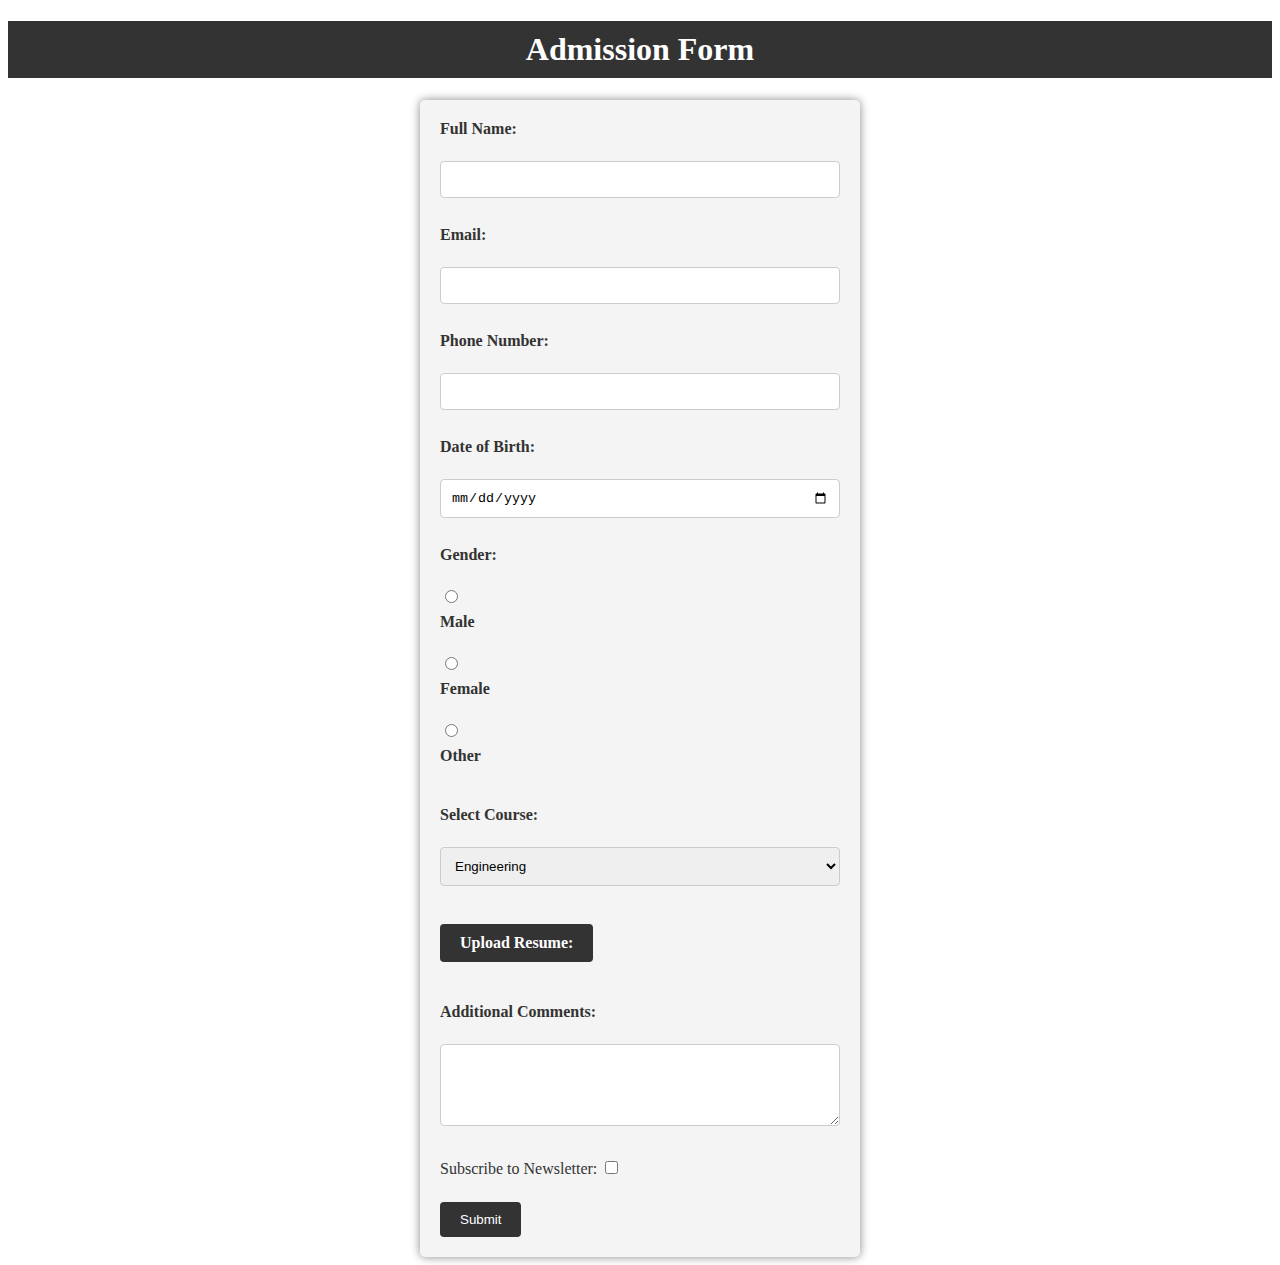
==== index.html @ 770cf25d "Add files via upload" ====
<!DOCTYPE html>
<html lang="en">
<head>
    <meta charset="UTF-8">
    <meta name="viewport" content="width=device-width, initial-scale=1.0">
    <title>Admission Form</title>

    <body>
        <h1>Admission Form</h1>
        <form action="/submit" method="post">
         
    <form action="/submit" method="post">
        <label for="name">Full Name:</label><br>
        <input type="text" id="name" name="name" required><br><br>
        <label for="email">Email:</label><br>
        <input type="email" id="email" name="email" required><br><br>
        <label for="phone">Phone Number:</label><br>
        <input type="tel" id="phone" name="phone" required><br><br>
        
        <label for="dob">Date of Birth:</label><br>
        <input type="date" id="dob" name="dob" required><br><br>
        <label for="gender">Gender:</label><br>
        <input type="radio" id="male" name="gender" value="male">
        <label for="male">Male</label><br>
        <input type="radio" id="female" name="gender" value="female">
        <label for="female">Female</label><br>
        <input type="radio" id="other" name="gender" value="other">
        <label for="other">Other</label><br><br>
        
        <label for="course">Select Course:</label><br>
        <select id="course" name="course">
        <option value="engineering">Engineering</option>
        <option value="business">Business</option>
        <option value="medicine">Medicine</option>
        <option value="arts">Arts</option>
        </select><br><br>
        <label for="resume">Upload Resume:</label><br>
        <input type="file" id="resume" name="resume"><br><br>
        
        <label for="comments">Additional Comments:</label><br>
        <textarea id="comments" name="comments" rows="4"
        cols="50"></textarea><br><br>
        <label for="subscribe">Subscribe to Newsletter:</label>
        <input type="checkbox" id="subscribe" name="subscribe"
        value="yes"><br><br>
        <button type="submit" name="submit" id="submitButton">Submit</button>
        </form>
        
    </body>


    <style>
        /* CSS code goes hereee */
    
        form {
            max-width: 400px;
            margin: 0 auto;
            padding: 20px;
            background-color: #f4f4f4;
            border-radius: 5px;
            box-shadow: 0px 0px 10px 0px #888;
        }

        /* Style the h1 element with a background colorrr */
        body h1 {
            background-color: #333;
            color: #fff;
            padding: 10px;
            text-align: center;
        }

        /* Style the form header */
        h1 {
            text-align: center;
            color: #333;
        }

        /* Style labels and form fields */
        label {
            display: block;
            margin-bottom: 5px;
            font-weight: bold;
            color: #333;
        }

        input[type="text"],
        input[type="email"],
        input[type="tel"],
        input[type="date"],
        select,
        textarea {
            width: 100%;
            padding: 10px;
            margin-bottom: 10px;
            border: 1px solid #ccc;
            border-radius: 4px;
            box-sizing: border-box;
        }

        /* Style radio buttons and checkboxes */
        input[type="radio"],
        input[type="checkbox"] {
            margin-right: 5px;
            margin-bottom: 10px;
        }

        /* Style the submit button */
        button[type="submit"] {
            background-color: #333;
            color: #fff;
            border: none;
            padding: 10px 20px;
            border-radius: 4px;
            cursor: pointer;
        }

        /* Add some spacing between form elements */
        br {
            margin: 5px 0;
        }

        /* Style the file input field */
        input[type="file"] {
            display: none;
        }

        /* Style the file upload button */
        label[for="resume"] {
            background-color: #333;
            color: #fff;
            padding: 10px 20px;
            border-radius: 4px;
            cursor: pointer;
            display: inline-block;
            margin-top: 10px;
            text-align: center;
        }

        /* Style the selected file name */
        #resume::after {
            content: "No file selected";
            display: block;
            margin-top: 5px;
            color: #888;
        }

        /* Style the selected file name when a file is chosen */
        #resume[type="file"]:valid::after {
            content: attr(data-file-name);
            color: #333;
        }

        /* Style the checkbox label */
        label[for="subscribe"] {
            display: inline;
            font-weight: normal;
        }

        /* Responsive design for smaller screens */
        @media (max-width: 768px) {
            form {
                max-width: 100%;
            }
        }
    </style>
</head>

</html>
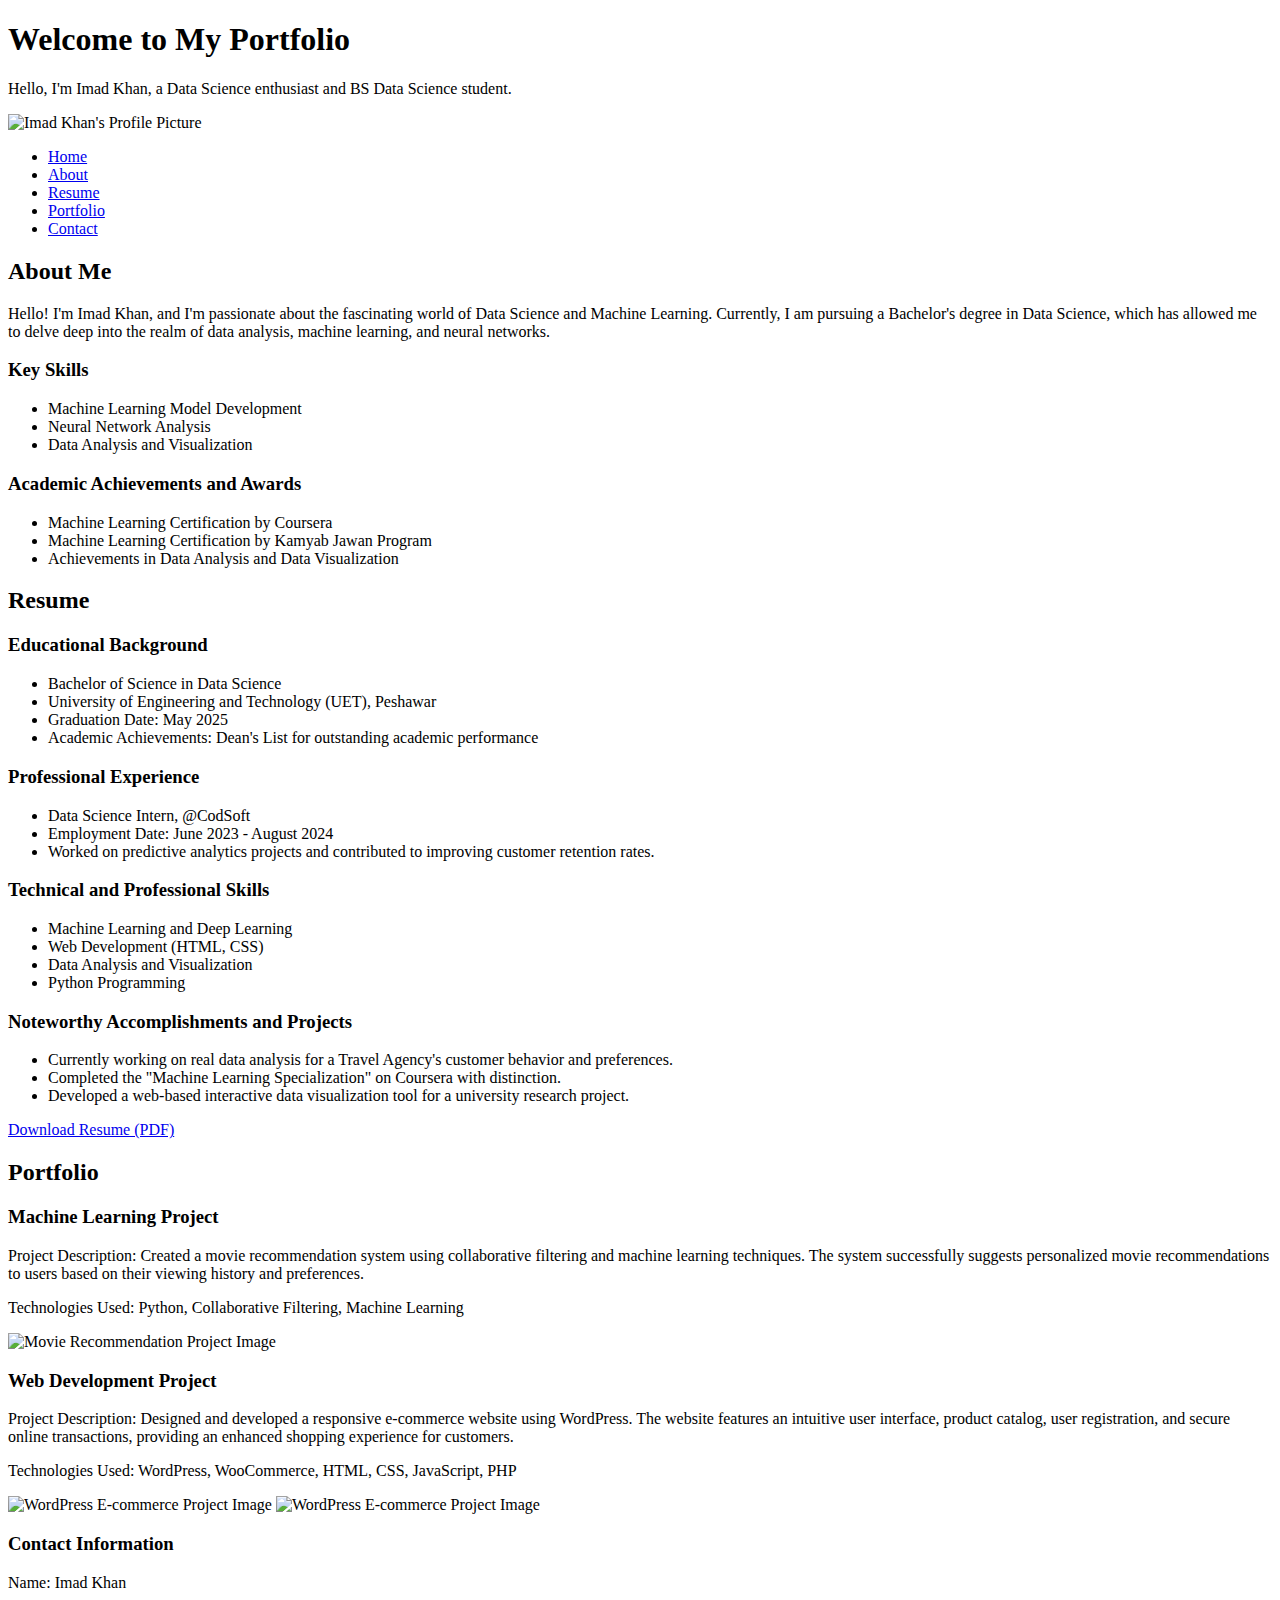
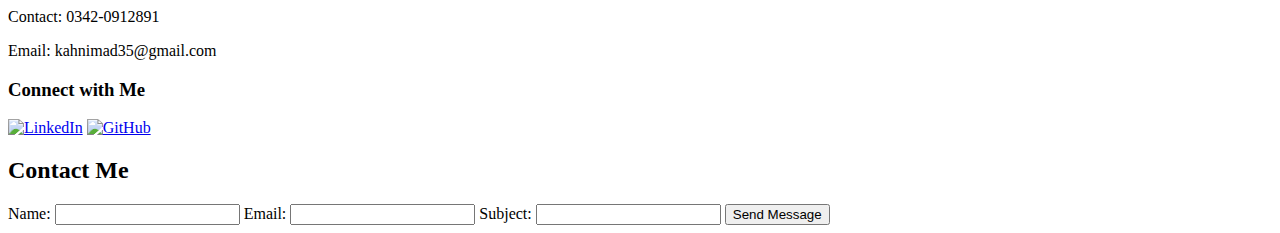
==== commit 56e67a77: "Add files via upload" ====
--- a/index.html
+++ b/index.html
@@ -3,166 +3,161 @@
 <head>
     <meta charset="UTF-8">
     <meta name="viewport" content="width=device-width, initial-scale=1.0">
-    <title>Admission Form</title>
+    <title>Your Name - Portfolio</title>
+    <!-- Add any CSS or external stylesheets here if needed -->
+</head>
+<body>
+    <header>
+        <!-- <nav>
+            <ul>
+                <li><a href="#home">Home</a></li>
+                <li><a href="#about">About</a></li>
+                <li><a href="#resume">Resume</a></li>
+                <li><a href="#portfolio">Portfolio</a></li>
+                <li><a href="#contact">Contact</a></li>
+            </ul>
+        </nav> -->
+    </header>
 
-    <body>
-        <h1>Admission Form</h1>
-        <form action="/submit" method="post">
-         
-    <form action="/submit" method="post">
-        <label for="name">Full Name:</label><br>
-        <input type="text" id="name" name="name" required><br><br>
-        <label for="email">Email:</label><br>
-        <input type="email" id="email" name="email" required><br><br>
-        <label for="phone">Phone Number:</label><br>
-        <input type="tel" id="phone" name="phone" required><br><br>
+    <section id="home">
+        <h1>Welcome to My Portfolio</h1>
+        <p>Hello, I'm Imad Khan, a Data Science enthusiast and BS Data Science student.</p>
+        <img src="Imad .jpg" alt="Imad Khan's Profile Picture" width="300" height="300">
+        <nav>
+
+            
+            <ul>
+                <li><a href="#home">Home</a></li>
+                <li><a href="#about">About</a></li>
+                <li><a href="#resume">Resume</a></li>
+                <li><a href="#portfolio">Portfolio</a></li>
+                <li><a href="#contact">Contact</a></li>
+            </ul>
+        </nav>
+    </section>
+
+    <section id="about">
+        <h2>About Me</h2>
+        <p>Hello! I'm Imad Khan, and I'm passionate about the fascinating world of Data Science and Machine Learning. Currently, I am pursuing a Bachelor's degree in Data Science, which has allowed me to delve deep into the realm of data analysis, machine learning, and neural networks.</p>
         
-        <label for="dob">Date of Birth:</label><br>
-        <input type="date" id="dob" name="dob" required><br><br>
-        <label for="gender">Gender:</label><br>
-        <input type="radio" id="male" name="gender" value="male">
-        <label for="male">Male</label><br>
-        <input type="radio" id="female" name="gender" value="female">
-        <label for="female">Female</label><br>
-        <input type="radio" id="other" name="gender" value="other">
-        <label for="other">Other</label><br><br>
+        <h3>Key Skills</h3>
+        <ul>
+            <li>Machine Learning Model Development</li>
+            <li>Neural Network Analysis</li>
+            <li>Data Analysis and Visualization</li>
+            <!-- Add more skills as needed -->
+        </ul>
+    
+        <h3>Academic Achievements and Awards</h3>
+        <ul>
+            <li>Machine Learning Certification by Coursera</li>
+            <li>Machine Learning Certification by Kamyab Jawan Program </li>
+            <li>Achievements in Data Analysis and Data Visualization</li>
+            
+        </ul>
+    </section>
+    
+    <section id="resume">
+        <h2>Resume</h2>
         
-        <label for="course">Select Course:</label><br>
-        <select id="course" name="course">
-        <option value="engineering">Engineering</option>
-        <option value="business">Business</option>
-        <option value="medicine">Medicine</option>
-        <option value="arts">Arts</option>
-        </select><br><br>
-        <label for="resume">Upload Resume:</label><br>
-        <input type="file" id="resume" name="resume"><br><br>
+        <h3>Educational Background</h3>
+        <ul>
+            <li>Bachelor of Science in Data Science</li>
+            <li>University of Engineering and Technology (UET), Peshawar</li>
+            <li>Graduation Date: May 2025</li>
+            <li>Academic Achievements: Dean's List for outstanding academic performance</li>
+        </ul>
+    
+        <h3>Professional Experience</h3>
+        <ul>
+            <li>Data Science Intern, @CodSoft</li>
+            <li>Employment Date: June 2023 - August 2024</li>
+            <li>Worked on predictive analytics projects and contributed to improving customer retention rates.</li>
+        </ul>
+    
+        <h3>Technical and Professional Skills</h3>
+        <ul>
+            <li>Machine Learning and Deep Learning</li>
+            <li>Web Development (HTML, CSS)</li>
+            <li>Data Analysis and Visualization</li>
+            <li>Python Programming</li>
+        </ul>
+    
+        <h3>Noteworthy Accomplishments and Projects</h3>
+        <ul>
+            <li>Currently working on real data analysis for a Travel Agency's customer behavior and preferences.</li>
+            <li>Completed the "Machine Learning Specialization" on Coursera with distinction.</li>
+            <li>Developed a web-based interactive data visualization tool for a university research project.</li>
+        </ul>
+    
         
-        <label for="comments">Additional Comments:</label><br>
-        <textarea id="comments" name="comments" rows="4"
-        cols="50"></textarea><br><br>
-        <label for="subscribe">Subscribe to Newsletter:</label>
-        <input type="checkbox" id="subscribe" name="subscribe"
-        value="yes"><br><br>
-        <button type="submit" name="submit" id="submitButton">Submit</button>
-        </form>
-        
-    </body>
+        <p><a href="Resume.txt" download>Download Resume (PDF)</a></p>
+    </section>
+    
+
+   <section id="portfolio">
+    <h2>Portfolio</h2>
+
+    <div class="project">
+        <h3>Machine Learning Project</h3>
+        <p>Project Description: Created a movie recommendation system using collaborative filtering and machine learning techniques. The system successfully suggests personalized movie recommendations to users based on their viewing history and preferences.</p>
+        <p>Technologies Used: Python, Collaborative Filtering, Machine Learning</p>
+        <!-- <img src="Screenshot 2023-10-06 052636.png" alt="Movie Recommendation Project Image" > -->
+        <img src="movie_recommender_system.jpg" alt="Movie Recommendation Project Image" width="900" height="400>
+        </div>
+    
+
+    <div class="project">
+        <h3>Web Development Project</h3>
+        <p>Project Description: Designed and developed a responsive e-commerce website using WordPress. The website features an intuitive user interface, product catalog, user registration, and secure online transactions, providing an enhanced shopping experience for customers.</p>
+        <p>Technologies Used: WordPress, WooCommerce, HTML, CSS, JavaScript, PHP</p>
+        <img src="Screenshot 2023-10-06 051857.png" alt="WordPress E-commerce Project Image">
+        <img src="Screenshot 2023-10-06 052154.png" alt="WordPress E-commerce Project Image" >
+    </div>
+    
 
 
-    <style>
-        /* CSS code goes hereee */
+</section>
+
+    <!-- Contact Information -->
+    <div class="contact-info">
+        <h3>Contact Information</h3>
+        <p>Name: Imad Khan</p>
+        <p>Contact: 0342-0912891</p>
+        <p>Email: kahnimad35@gmail.com</p>
+    </div>
+
+    <!-- Social Media Links -->
+    <div class="social-media">
+        <h3>Connect with Me</h3>
+        <a href="https://www.linkedin.com/in/imad-khan-091478236/" target="_blank"><img src="l.png" alt="LinkedIn" style="width: 32px; height: 32px;"></a>
+        <a href="https://github.com/Imadkhan12/desktop-tutorial" target="_blank"><img src="g.png" alt="GitHub" style="width: 32px; height: 32px;"></a>
+       
+    </div>
+
+    <section id="contact">
+        <h2>Contact Me</h2>
     
-        form {
-            max-width: 400px;
-            margin: 0 auto;
-            padding: 20px;
-            background-color: #f4f4f4;
-            border-radius: 5px;
-            box-shadow: 0px 0px 10px 0px #888;
-        }
+        <!-- Contact Form -->
+        <form action="#" method="post">
+            <label for="name">Name:</label>
+            <input type="text" id="name" name="name" required>
+    
+            <label for="email">Email:</label>
+            <input type="email" id="email" name="email" required>
+    
+            <label for="subject">Subject:</label>
+            <input type="text" id="subject" name="subject" required>
+    
+            <!-- <label for="message">Message:</label>
+            <textarea id="message" name="message" rows="2" required></textarea> -->
+    
+            <button type="submit">Send Message</button>
+        </form>
+    
 
-        /* Style the h1 element with a background colorrr */
-        body h1 {
-            background-color: #333;
-            color: #fff;
-            padding: 10px;
-            text-align: center;
-        }
+</section>
 
-        /* Style the form header */
-        h1 {
-            text-align: center;
-            color: #333;
-        }
-
-        /* Style labels and form fields */
-        label {
-            display: block;
-            margin-bottom: 5px;
-            font-weight: bold;
-            color: #333;
-        }
-
-        input[type="text"],
-        input[type="email"],
-        input[type="tel"],
-        input[type="date"],
-        select,
-        textarea {
-            width: 100%;
-            padding: 10px;
-            margin-bottom: 10px;
-            border: 1px solid #ccc;
-            border-radius: 4px;
-            box-sizing: border-box;
-        }
-
-        /* Style radio buttons and checkboxes */
-        input[type="radio"],
-        input[type="checkbox"] {
-            margin-right: 5px;
-            margin-bottom: 10px;
-        }
-
-        /* Style the submit button */
-        button[type="submit"] {
-            background-color: #333;
-            color: #fff;
-            border: none;
-            padding: 10px 20px;
-            border-radius: 4px;
-            cursor: pointer;
-        }
-
-        /* Add some spacing between form elements */
-        br {
-            margin: 5px 0;
-        }
-
-        /* Style the file input field */
-        input[type="file"] {
-            display: none;
-        }
-
-        /* Style the file upload button */
-        label[for="resume"] {
-            background-color: #333;
-            color: #fff;
-            padding: 10px 20px;
-            border-radius: 4px;
-            cursor: pointer;
-            display: inline-block;
-            margin-top: 10px;
-            text-align: center;
-        }
-
-        /* Style the selected file name */
-        #resume::after {
-            content: "No file selected";
-            display: block;
-            margin-top: 5px;
-            color: #888;
-        }
-
-        /* Style the selected file name when a file is chosen */
-        #resume[type="file"]:valid::after {
-            content: attr(data-file-name);
-            color: #333;
-        }
-
-        /* Style the checkbox label */
-        label[for="subscribe"] {
-            display: inline;
-            font-weight: normal;
-        }
-
-        /* Responsive design for smaller screens */
-        @media (max-width: 768px) {
-            form {
-                max-width: 100%;
-            }
-        }
-    </style>
-</head>
-
+    <!-- Add any JavaScript scripts or links to external scripts here if needed -->
+</body>
 </html>
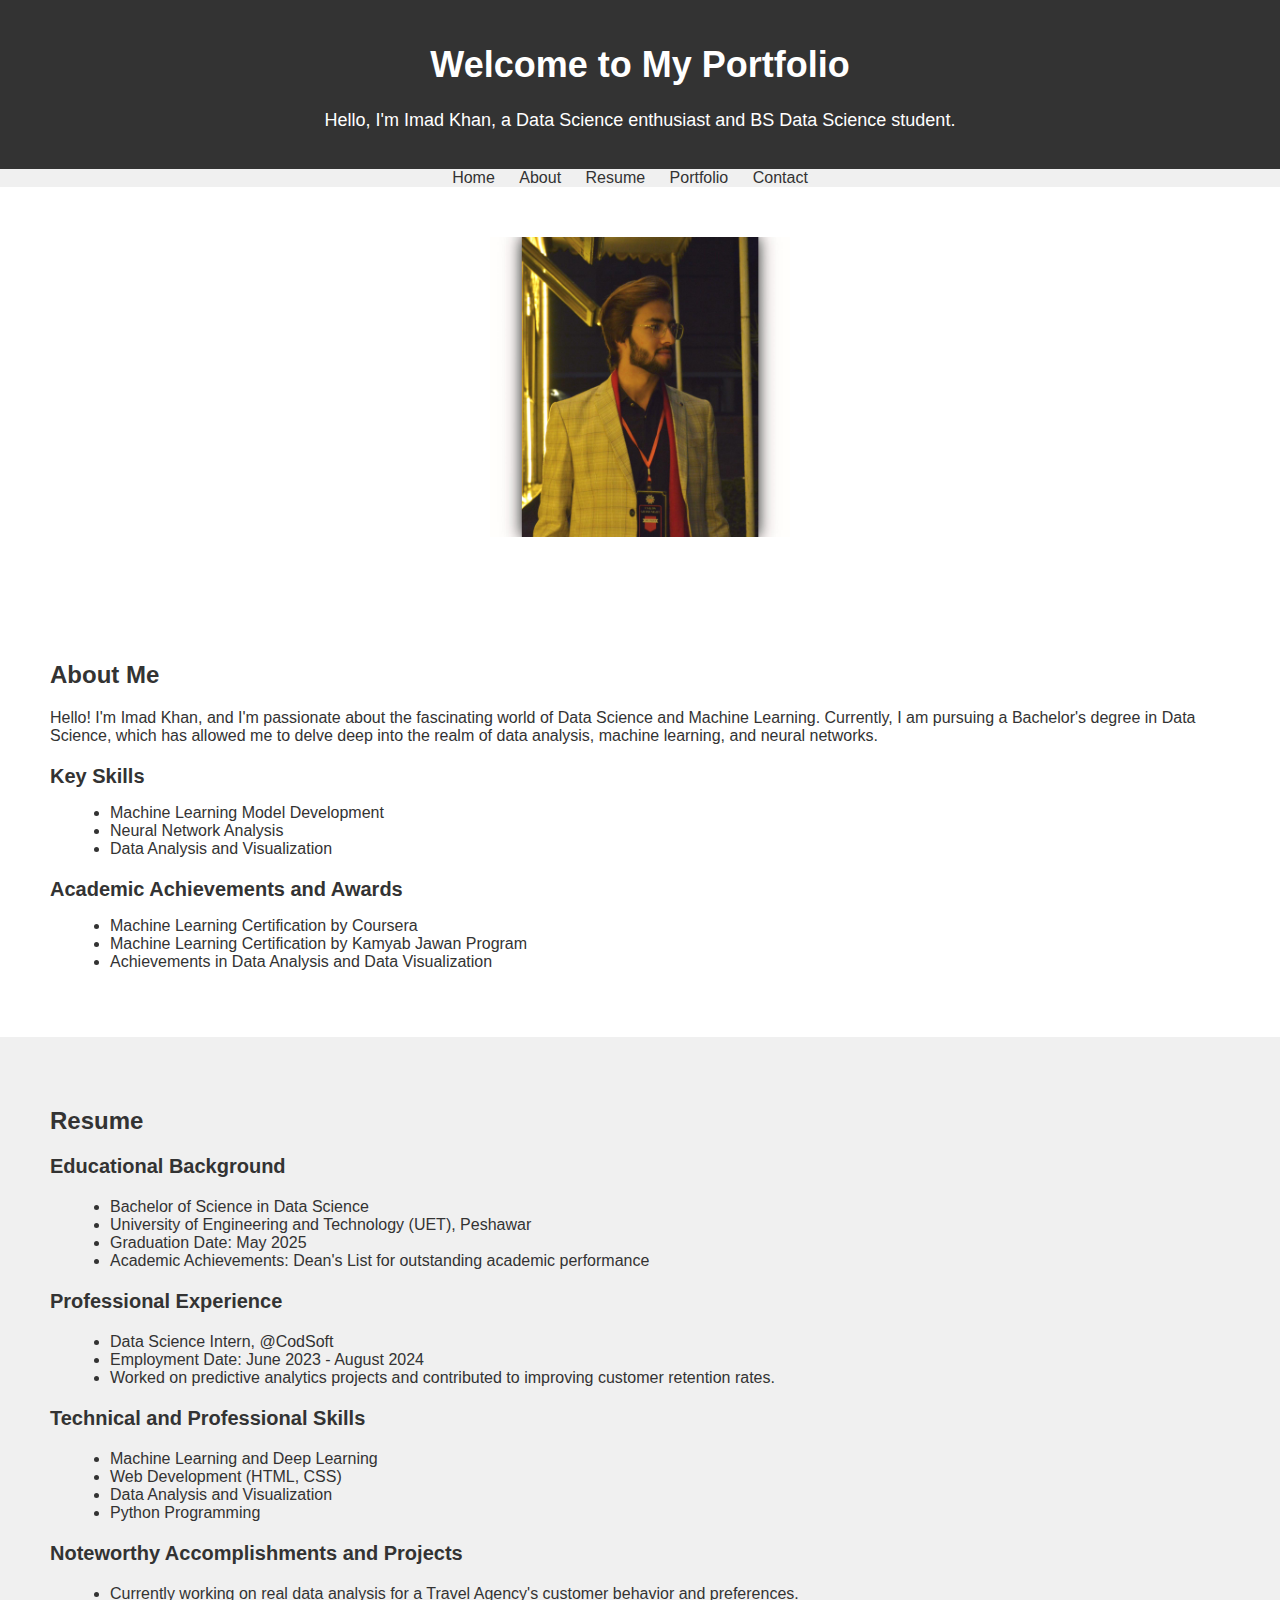
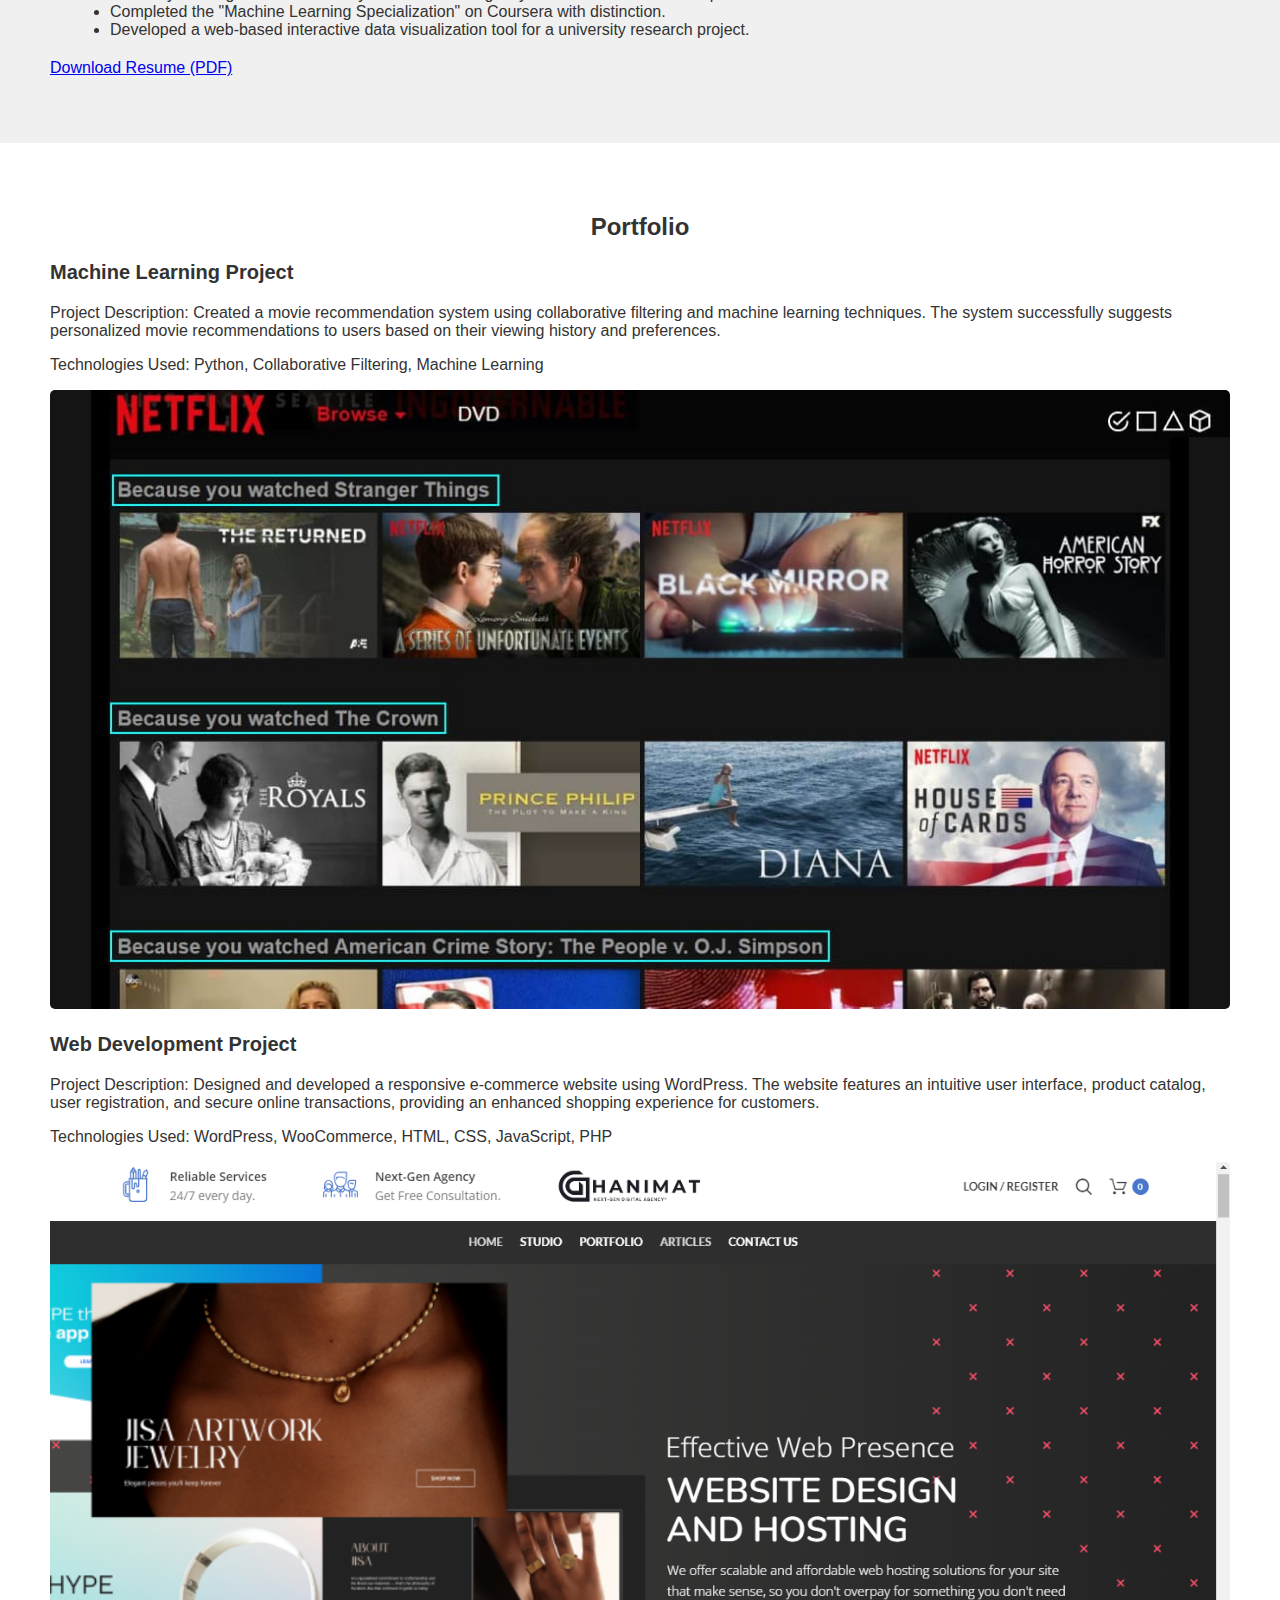
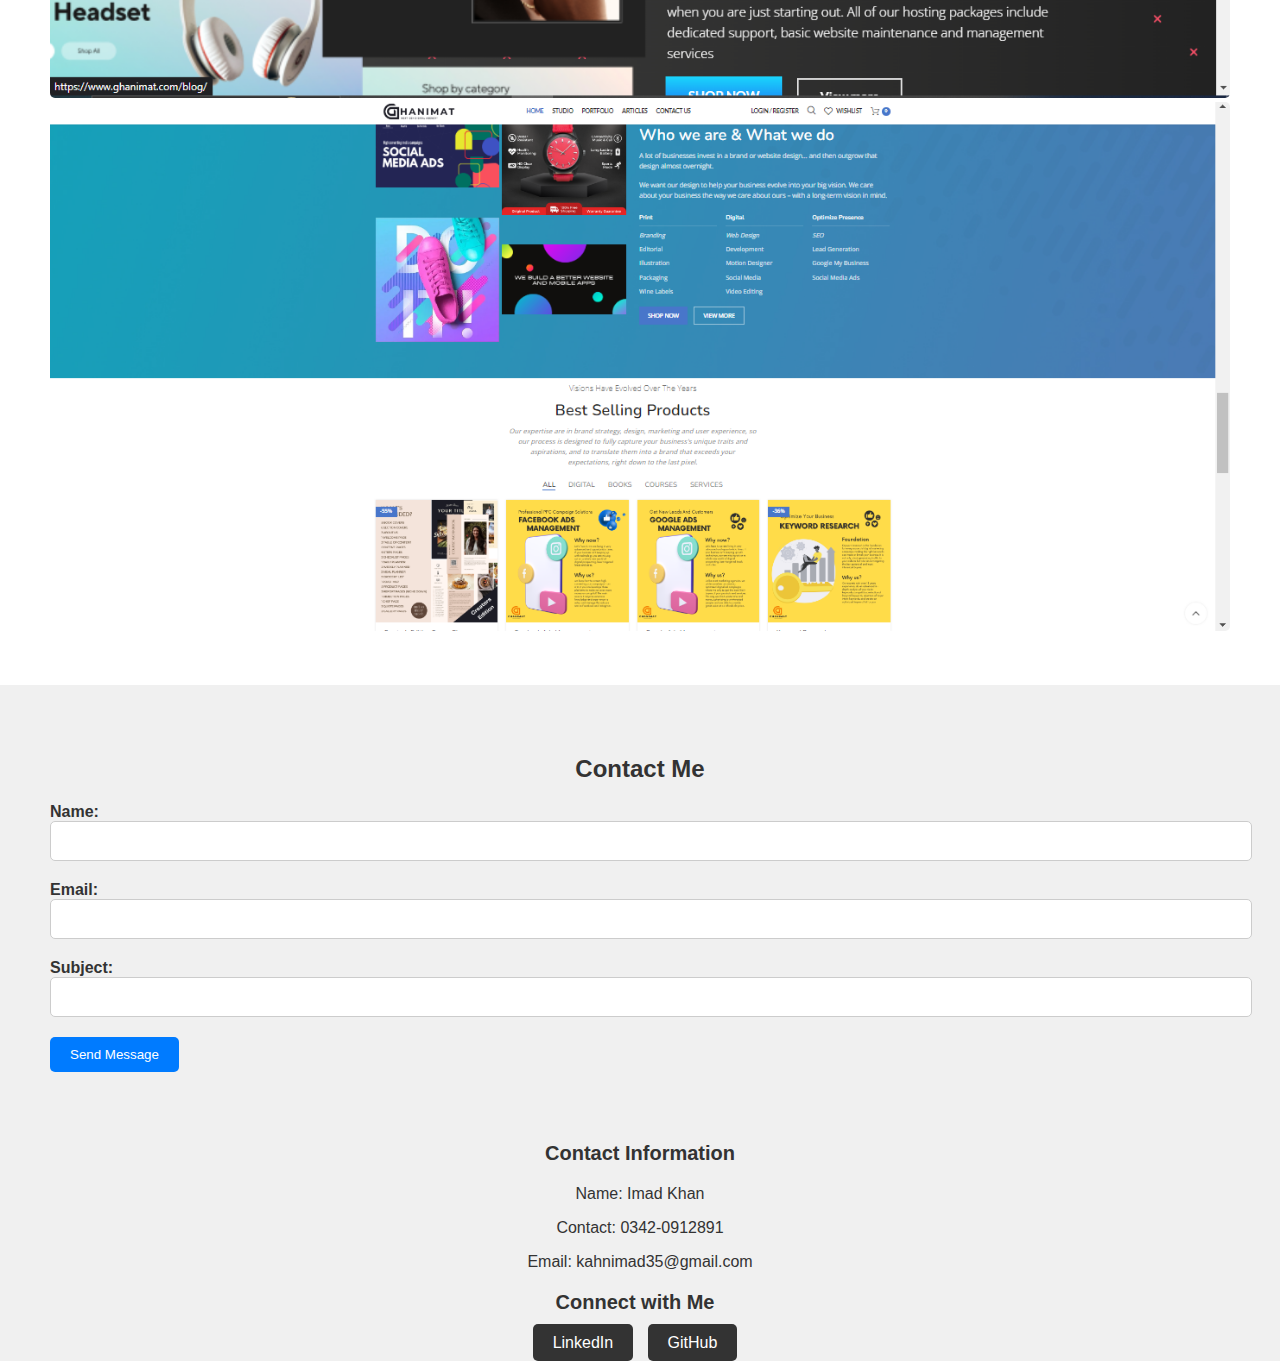
==== commit e9192620: "Add files via upload" ====
--- a/index.html
+++ b/index.html
@@ -4,160 +4,137 @@
     <meta charset="UTF-8">
     <meta name="viewport" content="width=device-width, initial-scale=1.0">
     <title>Your Name - Portfolio</title>
-    <!-- Add any CSS or external stylesheets here if needed -->
 </head>
-<body>
-    <header>
-        <!-- <nav>
-            <ul>
-                <li><a href="#home">Home</a></li>
-                <li><a href="#about">About</a></li>
-                <li><a href="#resume">Resume</a></li>
-                <li><a href="#portfolio">Portfolio</a></li>
-                <li><a href="#contact">Contact</a></li>
-            </ul>
-        </nav> -->
+<body style="font-family: Arial, sans-serif; margin: 0; padding: 0; background-color: #f0f0f0; color: #333;">
+
+    <header style="background-color: #333; color: #fff; text-align: center; padding: 20px 0;">
+        <h1 style="font-size: 36px;">Welcome to My Portfolio</h1>
+        <p style="font-size: 18px;">Hello, I'm Imad Khan, a Data Science enthusiast and BS Data Science student.</p>
     </header>
 
-    <section id="home">
-        <h1>Welcome to My Portfolio</h1>
-        <p>Hello, I'm Imad Khan, a Data Science enthusiast and BS Data Science student.</p>
+    <nav style="text-align: center;">
+        <ul style="list-style-type: none; padding: 0; margin: 0;">
+            <li style="display: inline; margin-right: 20px;"><a href="#home" style="text-decoration: none; color: #333;">Home</a></li>
+            <li style="display: inline; margin-right: 20px;"><a href="#about" style="text-decoration: none; color: #333;">About</a></li>
+            <li style="display: inline; margin-right: 20px;"><a href="#resume" style="text-decoration: none; color: #333;">Resume</a></li>
+            <li style="display: inline; margin-right: 20px;"><a href="#portfolio" style="text-decoration: none; color: #333;">Portfolio</a></li>
+            <li style="display: inline; margin-right: 20px;"><a href="#contact" style="text-decoration: none; color: #333;">Contact</a></li>
+        </ul>
+    </nav>
+
+    <section id="home" style="text-align: center; padding: 50px; background-color: #fff;">
         <img src="Imad .jpg" alt="Imad Khan's Profile Picture" width="300" height="300">
-        <nav>
-
-            
-            <ul>
-                <li><a href="#home">Home</a></li>
-                <li><a href="#about">About</a></li>
-                <li><a href="#resume">Resume</a></li>
-                <li><a href="#portfolio">Portfolio</a></li>
-                <li><a href="#contact">Contact</a></li>
-            </ul>
-        </nav>
     </section>
 
-    <section id="about">
-        <h2>About Me</h2>
-        <p>Hello! I'm Imad Khan, and I'm passionate about the fascinating world of Data Science and Machine Learning. Currently, I am pursuing a Bachelor's degree in Data Science, which has allowed me to delve deep into the realm of data analysis, machine learning, and neural networks.</p>
+    <section id="about" style="padding: 50px; background-color: #fff;">
+        <h2 style="font-size: 24px; margin-bottom: 20px;">About Me</h2>
+        <p style="font-size: 16px;">Hello! I'm Imad Khan, and I'm passionate about the fascinating world of Data Science and Machine Learning. Currently, I am pursuing a Bachelor's degree in Data Science, which has allowed me to delve deep into the realm of data analysis, machine learning, and neural networks.</p>
         
-        <h3>Key Skills</h3>
-        <ul>
+        <h3 style="font-size: 20px; margin-bottom: 10px;">Key Skills</h3>
+        <ul style="list-style-type: disc; margin-left: 20px;">
             <li>Machine Learning Model Development</li>
             <li>Neural Network Analysis</li>
             <li>Data Analysis and Visualization</li>
             <!-- Add more skills as needed -->
         </ul>
     
-        <h3>Academic Achievements and Awards</h3>
-        <ul>
+        <h3 style="font-size: 20px; margin-bottom: 10px;">Academic Achievements and Awards</h3>
+        <ul style="list-style-type: disc; margin-left: 20px;">
             <li>Machine Learning Certification by Coursera</li>
-            <li>Machine Learning Certification by Kamyab Jawan Program </li>
+            <li>Machine Learning Certification by Kamyab Jawan Program</li>
             <li>Achievements in Data Analysis and Data Visualization</li>
-            
         </ul>
     </section>
     
-    <section id="resume">
-        <h2>Resume</h2>
+    <section id="resume" style="padding: 50px; background-color: #f0f0f0;">
+        <h2 style="font-size: 24px;">Resume</h2>
         
-        <h3>Educational Background</h3>
-        <ul>
+        <h3 style="font-size: 20px; margin-top: 20px;">Educational Background</h3>
+        <ul style="list-style-type: disc; margin-left: 20px;">
             <li>Bachelor of Science in Data Science</li>
             <li>University of Engineering and Technology (UET), Peshawar</li>
             <li>Graduation Date: May 2025</li>
             <li>Academic Achievements: Dean's List for outstanding academic performance</li>
         </ul>
     
-        <h3>Professional Experience</h3>
-        <ul>
+        <h3 style="font-size: 20px; margin-top: 20px;">Professional Experience</h3>
+        <ul style="list-style-type: disc; margin-left: 20px;">
             <li>Data Science Intern, @CodSoft</li>
             <li>Employment Date: June 2023 - August 2024</li>
             <li>Worked on predictive analytics projects and contributed to improving customer retention rates.</li>
         </ul>
     
-        <h3>Technical and Professional Skills</h3>
-        <ul>
+        <h3 style="font-size: 20px; margin-top: 20px;">Technical and Professional Skills</h3>
+        <ul style="list-style-type: disc; margin-left: 20px;">
             <li>Machine Learning and Deep Learning</li>
             <li>Web Development (HTML, CSS)</li>
             <li>Data Analysis and Visualization</li>
             <li>Python Programming</li>
         </ul>
     
-        <h3>Noteworthy Accomplishments and Projects</h3>
-        <ul>
+        <h3 style="font-size: 20px; margin-top: 20px;">Noteworthy Accomplishments and Projects</h3>
+        <ul style="list-style-type: disc; margin-left: 20px;">
             <li>Currently working on real data analysis for a Travel Agency's customer behavior and preferences.</li>
             <li>Completed the "Machine Learning Specialization" on Coursera with distinction.</li>
             <li>Developed a web-based interactive data visualization tool for a university research project.</li>
         </ul>
     
         
-        <p><a href="Resume.txt" download>Download Resume (PDF)</a></p>
+        <p style="font-size: 16px; margin-top: 20px;"><a href="Resume.txt" download>Download Resume (PDF)</a></p>
     </section>
-    
 
-   <section id="portfolio">
-    <h2>Portfolio</h2>
+   <section id="portfolio" style="padding: 50px; background-color: #fff;">
+    <h2 style="font-size: 24px; text-align: center; margin-bottom: 20px;">Portfolio</h2>
 
-    <div class="project">
-        <h3>Machine Learning Project</h3>
-        <p>Project Description: Created a movie recommendation system using collaborative filtering and machine learning techniques. The system successfully suggests personalized movie recommendations to users based on their viewing history and preferences.</p>
-        <p>Technologies Used: Python, Collaborative Filtering, Machine Learning</p>
-        <!-- <img src="Screenshot 2023-10-06 052636.png" alt="Movie Recommendation Project Image" > -->
-        <img src="movie_recommender_system.jpg" alt="Movie Recommendation Project Image" width="900" height="400>
-        </div>
-    
+    <div class="project" style="margin-top: 20px;">
+        <h3 style="font-size: 20px;">Machine Learning Project</h3>
+        <p style="font-size: 16px;">Project Description: Created a movie recommendation system using collaborative filtering and machine learning techniques. The system successfully suggests personalized movie recommendations to users based on their viewing history and preferences.</p>
+        <p style="font-size: 16px;">Technologies Used: Python, Collaborative Filtering, Machine Learning</p>
+        <img src="movie_recommender_system.jpg" alt="Movie Recommendation Project Image" style="max-width: 100%; height: auto; border-radius: 5px;">
+    </div>
 
-    <div class="project">
-        <h3>Web Development Project</h3>
-        <p>Project Description: Designed and developed a responsive e-commerce website using WordPress. The website features an intuitive user interface, product catalog, user registration, and secure online transactions, providing an enhanced shopping experience for customers.</p>
-        <p>Technologies Used: WordPress, WooCommerce, HTML, CSS, JavaScript, PHP</p>
-        <img src="Screenshot 2023-10-06 051857.png" alt="WordPress E-commerce Project Image">
-        <img src="Screenshot 2023-10-06 052154.png" alt="WordPress E-commerce Project Image" >
+    <div class="project" style="margin-top: 20px;">
+        <h3 style="font-size: 20px;">Web Development Project</h3>
+        <p style="font-size: 16px;">Project Description: Designed and developed a responsive e-commerce website using WordPress. The website features an intuitive user interface, product catalog, user registration, and secure online transactions, providing an enhanced shopping experience for customers.</p>
+        <p style="font-size: 16px;">Technologies Used: WordPress, WooCommerce, HTML, CSS, JavaScript, PHP</p>
+        <img src="Screenshot 2023-10-06 051857.png" alt="WordPress E-commerce Project Image" style="max-width: 100%; height: auto; border-radius: 5px;">
+        <img src="Screenshot 2023-10-06 052154.png" alt="WordPress E-commerce Project Image" style="max-width: 100%; height: auto; border-radius: 5px;">
     </div>
-    
-
-
 </section>
 
-    <!-- Contact Information -->
-    <div class="contact-info">
-        <h3>Contact Information</h3>
-        <p>Name: Imad Khan</p>
-        <p>Contact: 0342-0912891</p>
-        <p>Email: kahnimad35@gmail.com</p>
+    <section id="contact" style="padding: 50px; background-color: #f0f0f0;">
+        <h2 style="font-size: 24px; text-align: center;">Contact Me</h2>
+
+        <form action="#" method="post" style="margin-top: 20px;">
+            <label for="name" style="font-weight: bold; font-size: 16px;">Name:</label>
+            <input type="text" id="name" name="name" required style="width: 100%; padding: 10px; margin-bottom: 20px; border: 1px solid #ccc; border-radius: 5px; font-size: 16px;">
+
+            <label for="email" style="font-weight: bold; font-size: 16px;">Email:</label>
+            <input type="email" id="email" name="email" required style="width: 100%; padding: 10px; margin-bottom: 20px; border: 1px solid #ccc; border-radius: 5px; font-size: 16px;">
+
+            <label for="subject" style="font-weight: bold; font-size: 16px;">Subject:</label>
+            <input type="text" id="subject" name="subject" required style="width: 100%; padding: 10px; margin-bottom: 20px; border: 1px solid #ccc; border-radius: 5px; font-size: 16px;">
+
+            <button type="submit" style="background-color: #007bff; color: #fff; padding: 10px 20px; border: none; border-radius: 5px; cursor: pointer;">Send Message</button>
+        </form>
+    </section>
+
+    <div class="contact-info" style="text-align: center; margin-top: 20px;">
+        <h3 style="font-size: 20px;">Contact Information</h3>
+        <p style="font-size: 16px;">Name: Imad Khan</p>
+        <p style="font-size: 16px;">Contact: 0342-0912891</p>
+        <p style="font-size: 16px;">Email: kahnimad35@gmail.com</p>
     </div>
 
-    <!-- Social Media Links -->
-    <div class="social-media">
-        <h3>Connect with Me</h3>
-        <a href="https://www.linkedin.com/in/imad-khan-091478236/" target="_blank"><img src="l.png" alt="LinkedIn" style="width: 32px; height: 32px;"></a>
-        <a href="https://github.com/Imadkhan12/desktop-tutorial" target="_blank"><img src="g.png" alt="GitHub" style="width: 32px; height: 32px;"></a>
-       
+    <div class="social-media" style="text-align: center; margin-top: 20px;">
+        <div class="connect-heading">
+            <h3 style="font-size: 20px; margin-right: 10px;">Connect with Me</h3>
+        </div>
+        <div class="icon-links">
+            <a href="https://www.linkedin.com/in/imad-khan-091478236/" target="_blank" style="text-decoration: none; color: #fff; padding: 10px 20px; border-radius: 5px; margin-right: 10px; background-color: #333;">LinkedIn</a>
+            <a href="https://github.com/Imadkhan12/desktop-tutorial" target="_blank" style="text-decoration: none; color: #fff; padding: 10px 20px; border-radius: 5px; margin-right: 10px; background-color: #333;">GitHub</a>
+        </div>
     </div>
 
-    <section id="contact">
-        <h2>Contact Me</h2>
-    
-        <!-- Contact Form -->
-        <form action="#" method="post">
-            <label for="name">Name:</label>
-            <input type="text" id="name" name="name" required>
-    
-            <label for="email">Email:</label>
-            <input type="email" id="email" name="email" required>
-    
-            <label for="subject">Subject:</label>
-            <input type="text" id="subject" name="subject" required>
-    
-            <!-- <label for="message">Message:</label>
-            <textarea id="message" name="message" rows="2" required></textarea> -->
-    
-            <button type="submit">Send Message</button>
-        </form>
-    
-
-</section>
-
-    <!-- Add any JavaScript scripts or links to external scripts here if needed -->
 </body>
 </html>
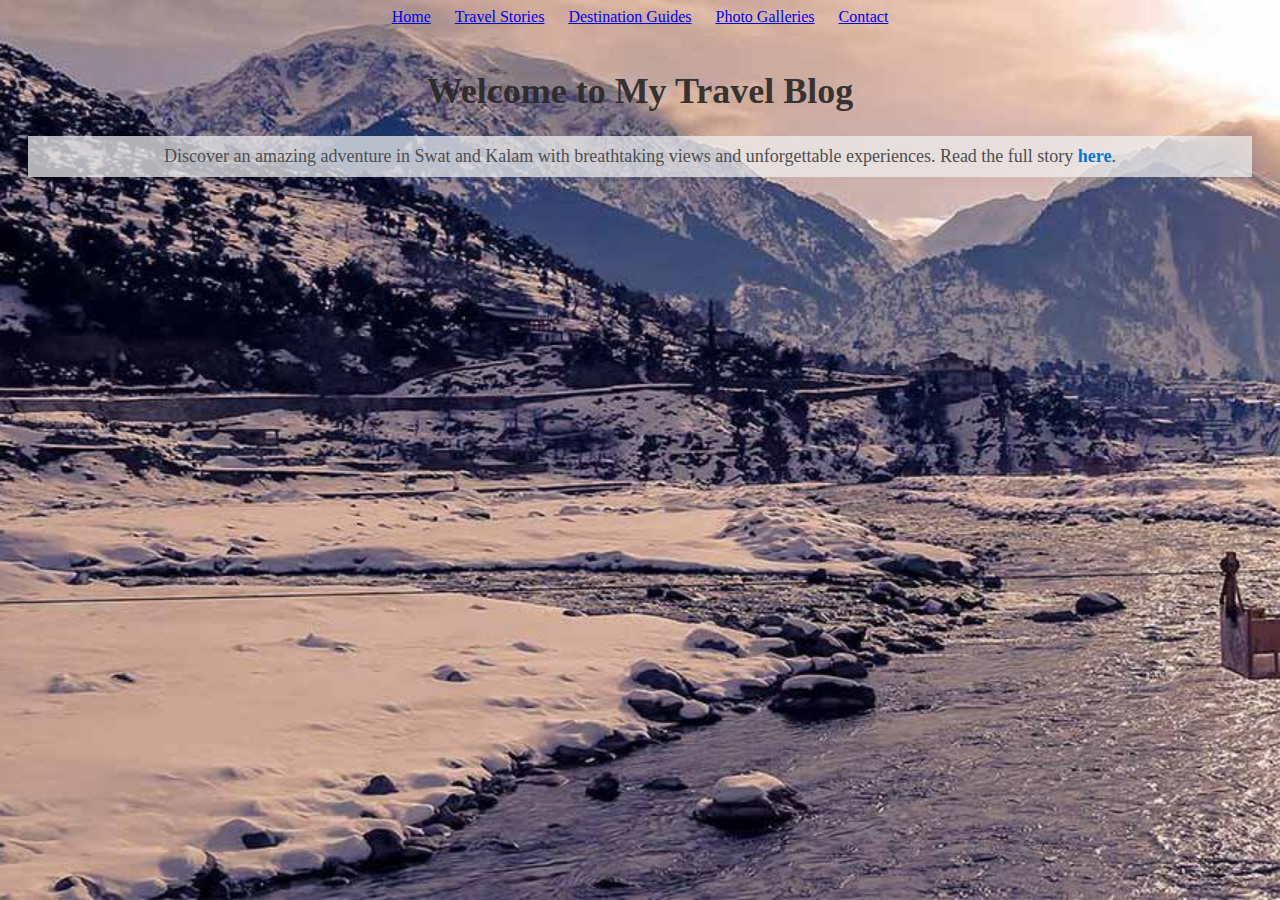
==== commit a88afc2f: "Add files via upload" ====
--- a/index.html
+++ b/index.html
@@ -3,138 +3,24 @@
 <head>
     <meta charset="UTF-8">
     <meta name="viewport" content="width=device-width, initial-scale=1.0">
-    <title>Your Name - Portfolio</title>
+    <title>My Travel Blog</title>
+   
 </head>
-<body style="font-family: Arial, sans-serif; margin: 0; padding: 0; background-color: #f0f0f0; color: #333;">
-
-    <header style="background-color: #333; color: #fff; text-align: center; padding: 20px 0;">
-        <h1 style="font-size: 36px;">Welcome to My Portfolio</h1>
-        <p style="font-size: 18px;">Hello, I'm Imad Khan, a Data Science enthusiast and BS Data Science student.</p>
-    </header>
-
-    <nav style="text-align: center;">
-        <ul style="list-style-type: none; padding: 0; margin: 0;">
-            <li style="display: inline; margin-right: 20px;"><a href="#home" style="text-decoration: none; color: #333;">Home</a></li>
-            <li style="display: inline; margin-right: 20px;"><a href="#about" style="text-decoration: none; color: #333;">About</a></li>
-            <li style="display: inline; margin-right: 20px;"><a href="#resume" style="text-decoration: none; color: #333;">Resume</a></li>
-            <li style="display: inline; margin-right: 20px;"><a href="#portfolio" style="text-decoration: none; color: #333;">Portfolio</a></li>
-            <li style="display: inline; margin-right: 20px;"><a href="#contact" style="text-decoration: none; color: #333;">Contact</a></li>
+<body style="background-image: url('kalmm.jpg'); background-size: cover; background-repeat: no-repeat; background-attachment: fixed;">
+   
+    <nav>
+        <ul style="list-style-type: none; margin: 0; padding: 0; text-align: center;">
+            <li style="display: inline; margin-right: 20px;"><a href="home.html">Home</a></li>
+            <li style="display: inline; margin-right: 20px;"><a href="stories.html">Travel Stories</a></li>
+            <li style="display: inline; margin-right: 20px;"><a href="destination.html">Destination Guides</a></li>
+            <li style="display: inline; margin-right: 20px;"><a href="gallery.html">Photo Galleries</a></li>
+            <li style="display: inline;"><a href="contact.html">Contact</a></li>
         </ul>
     </nav>
 
-    <section id="home" style="text-align: center; padding: 50px; background-color: #fff;">
-        <img src="Imad .jpg" alt="Imad Khan's Profile Picture" width="300" height="300">
+    <section id="home" style="text-align: center; padding: 20px;">
+        <h1 style="font-size: 36px; color: #272626ea;">Welcome to My Travel Blog</h1>
+        <p style="background-color: #f0f0f0bb; padding: 10px; font-size: 18px; color: #4e4e4e;">Discover an amazing adventure in Swat and Kalam with breathtaking views and unforgettable experiences. Read the full story <a href="stories.html#story1" style="text-decoration: none; color: #0078d4; font-weight: bold;">here</a>.</p>
     </section>
-
-    <section id="about" style="padding: 50px; background-color: #fff;">
-        <h2 style="font-size: 24px; margin-bottom: 20px;">About Me</h2>
-        <p style="font-size: 16px;">Hello! I'm Imad Khan, and I'm passionate about the fascinating world of Data Science and Machine Learning. Currently, I am pursuing a Bachelor's degree in Data Science, which has allowed me to delve deep into the realm of data analysis, machine learning, and neural networks.</p>
-        
-        <h3 style="font-size: 20px; margin-bottom: 10px;">Key Skills</h3>
-        <ul style="list-style-type: disc; margin-left: 20px;">
-            <li>Machine Learning Model Development</li>
-            <li>Neural Network Analysis</li>
-            <li>Data Analysis and Visualization</li>
-            <!-- Add more skills as needed -->
-        </ul>
-    
-        <h3 style="font-size: 20px; margin-bottom: 10px;">Academic Achievements and Awards</h3>
-        <ul style="list-style-type: disc; margin-left: 20px;">
-            <li>Machine Learning Certification by Coursera</li>
-            <li>Machine Learning Certification by Kamyab Jawan Program</li>
-            <li>Achievements in Data Analysis and Data Visualization</li>
-        </ul>
-    </section>
-    
-    <section id="resume" style="padding: 50px; background-color: #f0f0f0;">
-        <h2 style="font-size: 24px;">Resume</h2>
-        
-        <h3 style="font-size: 20px; margin-top: 20px;">Educational Background</h3>
-        <ul style="list-style-type: disc; margin-left: 20px;">
-            <li>Bachelor of Science in Data Science</li>
-            <li>University of Engineering and Technology (UET), Peshawar</li>
-            <li>Graduation Date: May 2025</li>
-            <li>Academic Achievements: Dean's List for outstanding academic performance</li>
-        </ul>
-    
-        <h3 style="font-size: 20px; margin-top: 20px;">Professional Experience</h3>
-        <ul style="list-style-type: disc; margin-left: 20px;">
-            <li>Data Science Intern, @CodSoft</li>
-            <li>Employment Date: June 2023 - August 2024</li>
-            <li>Worked on predictive analytics projects and contributed to improving customer retention rates.</li>
-        </ul>
-    
-        <h3 style="font-size: 20px; margin-top: 20px;">Technical and Professional Skills</h3>
-        <ul style="list-style-type: disc; margin-left: 20px;">
-            <li>Machine Learning and Deep Learning</li>
-            <li>Web Development (HTML, CSS)</li>
-            <li>Data Analysis and Visualization</li>
-            <li>Python Programming</li>
-        </ul>
-    
-        <h3 style="font-size: 20px; margin-top: 20px;">Noteworthy Accomplishments and Projects</h3>
-        <ul style="list-style-type: disc; margin-left: 20px;">
-            <li>Currently working on real data analysis for a Travel Agency's customer behavior and preferences.</li>
-            <li>Completed the "Machine Learning Specialization" on Coursera with distinction.</li>
-            <li>Developed a web-based interactive data visualization tool for a university research project.</li>
-        </ul>
-    
-        
-        <p style="font-size: 16px; margin-top: 20px;"><a href="Resume.txt" download>Download Resume (PDF)</a></p>
-    </section>
-
-   <section id="portfolio" style="padding: 50px; background-color: #fff;">
-    <h2 style="font-size: 24px; text-align: center; margin-bottom: 20px;">Portfolio</h2>
-
-    <div class="project" style="margin-top: 20px;">
-        <h3 style="font-size: 20px;">Machine Learning Project</h3>
-        <p style="font-size: 16px;">Project Description: Created a movie recommendation system using collaborative filtering and machine learning techniques. The system successfully suggests personalized movie recommendations to users based on their viewing history and preferences.</p>
-        <p style="font-size: 16px;">Technologies Used: Python, Collaborative Filtering, Machine Learning</p>
-        <img src="movie_recommender_system.jpg" alt="Movie Recommendation Project Image" style="max-width: 100%; height: auto; border-radius: 5px;">
-    </div>
-
-    <div class="project" style="margin-top: 20px;">
-        <h3 style="font-size: 20px;">Web Development Project</h3>
-        <p style="font-size: 16px;">Project Description: Designed and developed a responsive e-commerce website using WordPress. The website features an intuitive user interface, product catalog, user registration, and secure online transactions, providing an enhanced shopping experience for customers.</p>
-        <p style="font-size: 16px;">Technologies Used: WordPress, WooCommerce, HTML, CSS, JavaScript, PHP</p>
-        <img src="Screenshot 2023-10-06 051857.png" alt="WordPress E-commerce Project Image" style="max-width: 100%; height: auto; border-radius: 5px;">
-        <img src="Screenshot 2023-10-06 052154.png" alt="WordPress E-commerce Project Image" style="max-width: 100%; height: auto; border-radius: 5px;">
-    </div>
-</section>
-
-    <section id="contact" style="padding: 50px; background-color: #f0f0f0;">
-        <h2 style="font-size: 24px; text-align: center;">Contact Me</h2>
-
-        <form action="#" method="post" style="margin-top: 20px;">
-            <label for="name" style="font-weight: bold; font-size: 16px;">Name:</label>
-            <input type="text" id="name" name="name" required style="width: 100%; padding: 10px; margin-bottom: 20px; border: 1px solid #ccc; border-radius: 5px; font-size: 16px;">
-
-            <label for="email" style="font-weight: bold; font-size: 16px;">Email:</label>
-            <input type="email" id="email" name="email" required style="width: 100%; padding: 10px; margin-bottom: 20px; border: 1px solid #ccc; border-radius: 5px; font-size: 16px;">
-
-            <label for="subject" style="font-weight: bold; font-size: 16px;">Subject:</label>
-            <input type="text" id="subject" name="subject" required style="width: 100%; padding: 10px; margin-bottom: 20px; border: 1px solid #ccc; border-radius: 5px; font-size: 16px;">
-
-            <button type="submit" style="background-color: #007bff; color: #fff; padding: 10px 20px; border: none; border-radius: 5px; cursor: pointer;">Send Message</button>
-        </form>
-    </section>
-
-    <div class="contact-info" style="text-align: center; margin-top: 20px;">
-        <h3 style="font-size: 20px;">Contact Information</h3>
-        <p style="font-size: 16px;">Name: Imad Khan</p>
-        <p style="font-size: 16px;">Contact: 0342-0912891</p>
-        <p style="font-size: 16px;">Email: kahnimad35@gmail.com</p>
-    </div>
-
-    <div class="social-media" style="text-align: center; margin-top: 20px;">
-        <div class="connect-heading">
-            <h3 style="font-size: 20px; margin-right: 10px;">Connect with Me</h3>
-        </div>
-        <div class="icon-links">
-            <a href="https://www.linkedin.com/in/imad-khan-091478236/" target="_blank" style="text-decoration: none; color: #fff; padding: 10px 20px; border-radius: 5px; margin-right: 10px; background-color: #333;">LinkedIn</a>
-            <a href="https://github.com/Imadkhan12/desktop-tutorial" target="_blank" style="text-decoration: none; color: #fff; padding: 10px 20px; border-radius: 5px; margin-right: 10px; background-color: #333;">GitHub</a>
-        </div>
-    </div>
-
 </body>
 </html>
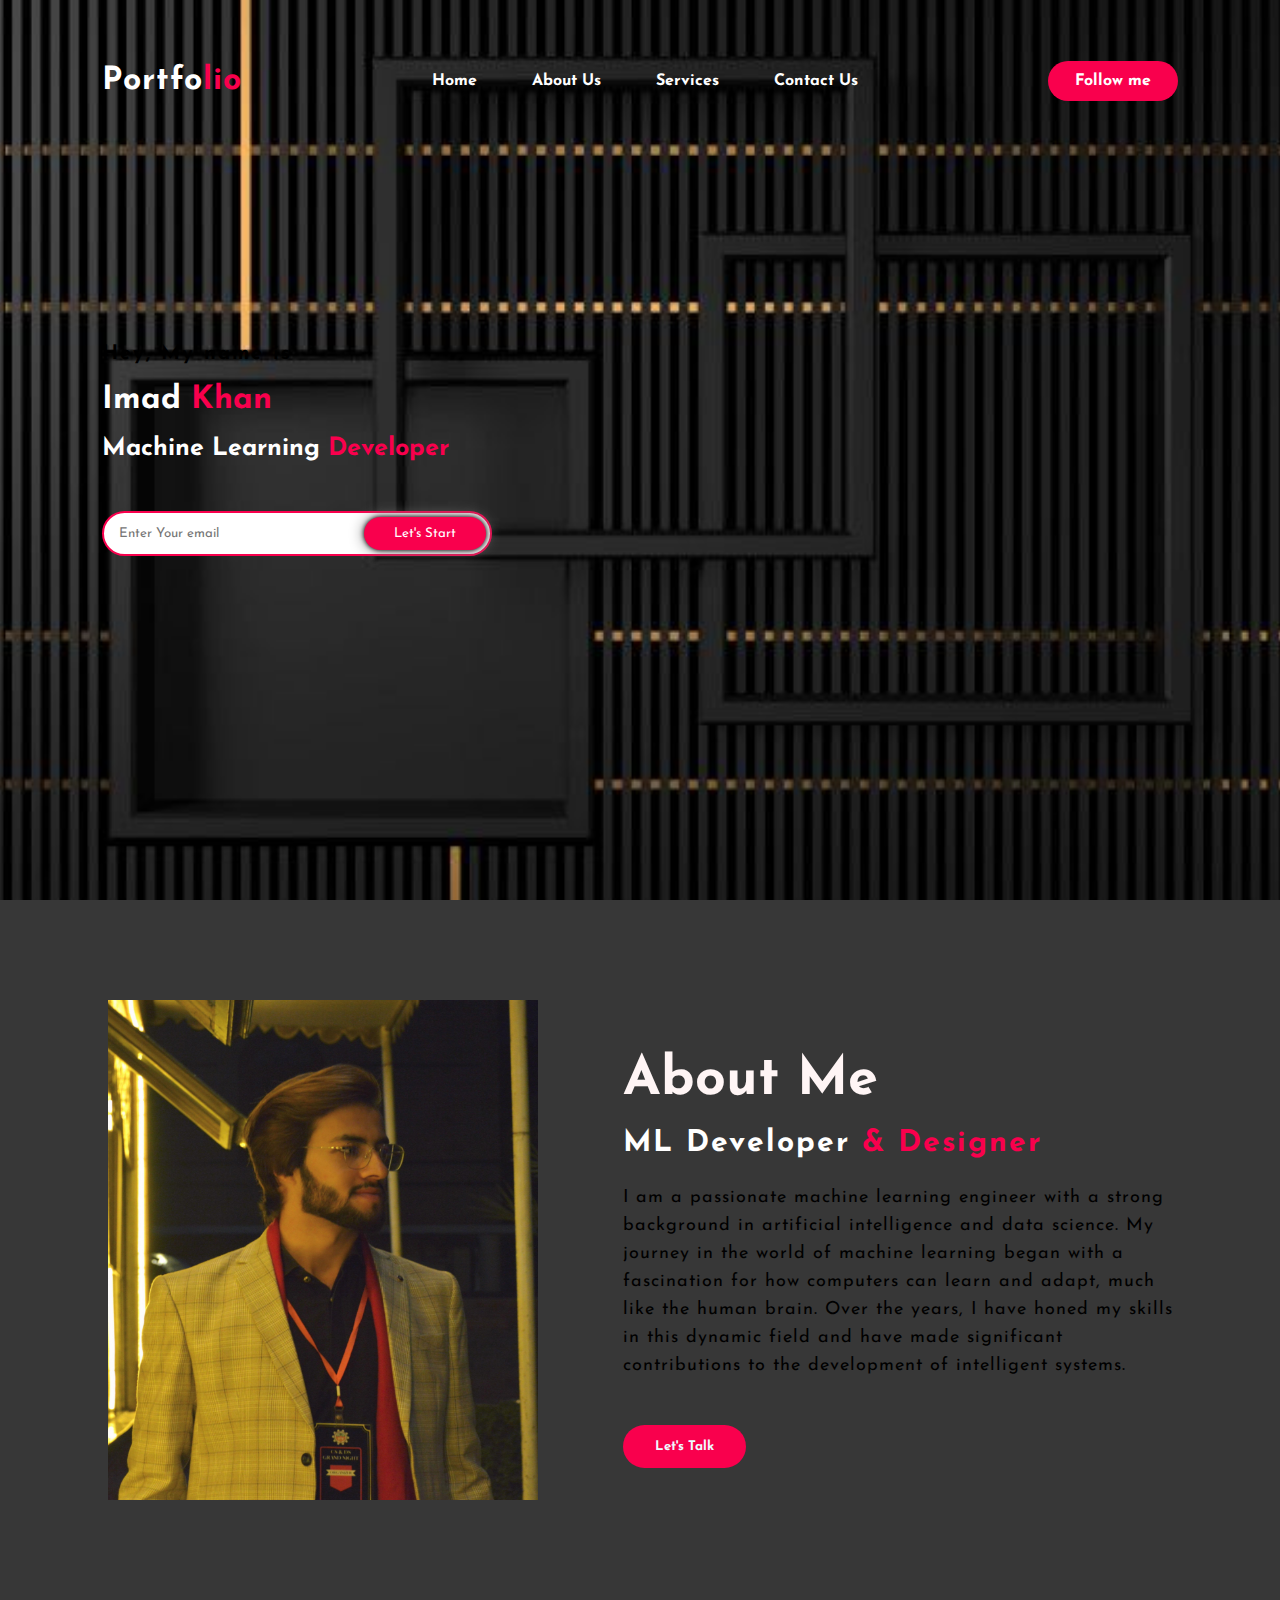
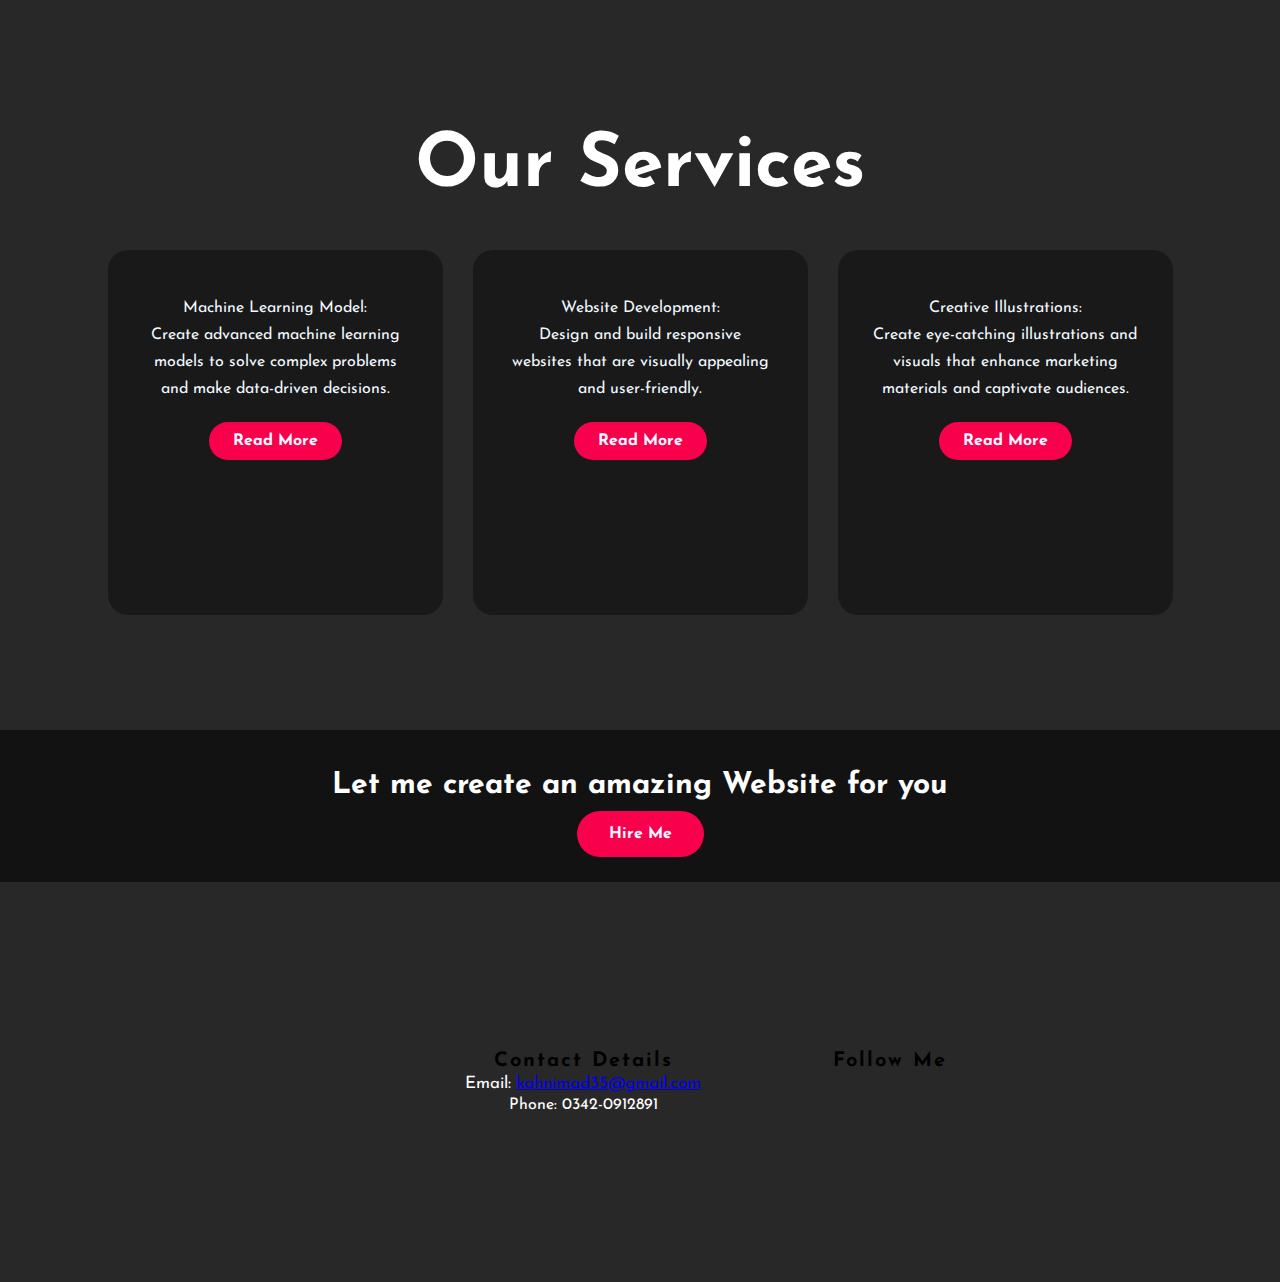
==== commit 08153d5c: "Add files via upload" ====
--- a/index.html
+++ b/index.html
@@ -1,26 +1,115 @@
 <!DOCTYPE html>
 <html lang="en">
 <head>
-    <meta charset="UTF-8">
-    <meta name="viewport" content="width=device-width, initial-scale=1.0">
-    <title>My Travel Blog</title>
-   
+    <title>Portfolio Website</title>
+    <link rel="stylesheet" type="text/css" href="style.css">
+    <link rel="preconnect" href="https://fonts.gstatic.com">
+    <link href="https://fonts.googleapis.com/css2?family=Josefin+Sans:ital,wght@0,100;0,200;0,300;0,400;0,500;0,600;0,700;1,100;1,200;1,300;1,400;1,500;1,600;1,700&display=swap" rel="stylesheet">
+    <link rel="stylesheet" href="https://cdnjs.cloudflare.com/ajax/libs/font-awesome/5.15.3/css/all.min.css" integrity="sha512-iBBXm8fW90+nuLcSKlbmrPcLa0OT92xO1BIsZ+ywDWZCvqsWgccV3gFoRBv0z+8dLJgyAHIhR35VZc2oM/gI1w==" crossorigin="anonymous" referrerpolicy="no-referrer" />
 </head>
-<body style="background-image: url('kalmm.jpg'); background-size: cover; background-repeat: no-repeat; background-attachment: fixed;">
-   
-    <nav>
-        <ul style="list-style-type: none; margin: 0; padding: 0; text-align: center;">
-            <li style="display: inline; margin-right: 20px;"><a href="home.html">Home</a></li>
-            <li style="display: inline; margin-right: 20px;"><a href="stories.html">Travel Stories</a></li>
-            <li style="display: inline; margin-right: 20px;"><a href="destination.html">Destination Guides</a></li>
-            <li style="display: inline; margin-right: 20px;"><a href="gallery.html">Photo Galleries</a></li>
-            <li style="display: inline;"><a href="contact.html">Contact</a></li>
-        </ul>
-    </nav>
+<body>
+    <div class="hero">
+        <nav>
+            <h1 class="logo">Portfo<span>lio</span></h1>
+            <ul>
+                <li><a href="#home">Home</a></li>
+                <li><a href="#about">About us</a></li>
+                <li><a href="#services">Services</a></li>
+                <!-- <li><a href="#skills">Skills</a></li> -->
+                <li><a href="#contact">Contact Us</a></li>
+            </ul>
+            
+            <a href="https://www.linkedin.com/in/imad-khan-091478236/" class="btn">Follow me</a>
 
-    <section id="home" style="text-align: center; padding: 20px;">
-        <h1 style="font-size: 36px; color: #272626ea;">Welcome to My Travel Blog</h1>
-        <p style="background-color: #f0f0f0bb; padding: 10px; font-size: 18px; color: #4e4e4e;">Discover an amazing adventure in Swat and Kalam with breathtaking views and unforgettable experiences. Read the full story <a href="stories.html#story1" style="text-decoration: none; color: #0078d4; font-weight: bold;">here</a>.</p>
+        </nav>
+        <div class="content">
+            <h4>Hey, My name is</h4>
+            <h1>Imad <span>Khan</span></h1>
+            <h3>Machine Learning <span>Developer</span></h3>
+            <div class="newslatter">
+                <form>
+                    <input type="email" name="email" placeholder="Enter Your email">
+                    <input type="submit" name="submit" value="Let's Start">
+                </form>
+            </div>
+        </div>
+    </div>
+
+    <!-- About Section -->
+    <section id="about" class="About">
+        <div class="Main">
+            <img src="aboutpicimad.jpg">
+            <div class="About-text">
+                <h1>About Me</h1>
+                <h5>ML Developer <span>& Designer</span></h5>
+                <p>I am a passionate machine learning engineer with a strong background in artificial intelligence and data science. My journey in the world of machine learning began with a fascination for how computers can learn and adapt, much like the human brain. Over the years, I have honed my skills in this dynamic field and have made significant contributions to the development of intelligent systems.</p>
+                <button type="button">Let's Talk</button>
+            </div>
+        </div>
     </section>
+
+    <!-- Services Section -->
+    <section id="services" class="Services">
+    <div class="Title">
+        <h2>Our Services</h2>
+    </div>
+    <div class="box">
+        <div class="card">
+            <i class="fas fa-cogs"></i> <!-- Icon for Machine Learning Model -->
+            <div class="pra">
+                <p>Machine Learning Model:<br>Create advanced machine learning models to solve complex problems and make data-driven decisions.</p>
+                <p style="text-align: center;"><a class="button" href="#">Read More</a></p>
+            </div>
+        </div>
+        <div class="box">
+            <div class="card">
+                <i class="fas fa-desktop"></i> <!-- Icon for Website Development -->
+                <div class="pra">
+                    <p>Website Development:<br>Design and build responsive websites that are visually appealing and user-friendly.</p>
+                    <p style="text-align: center;"><a class="button" href="#">Read More</a></p>
+                </div>
+            </div>
+            <div class="box">
+                <div class="card">
+                    <i class="fas fa-paint-brush"></i> <!-- Icon for Creative Illustrations -->
+                    <div class="pra">
+                        <p>Creative Illustrations:<br>Create eye-catching illustrations and visuals that enhance marketing materials and captivate audiences.</p>
+                        <p style="text-align: center;"><a class="button" href="#">Read More</a></p>
+                    </div>
+                </div>
+            </div>
+        </div>
+    </div>
+</section>
+
+
+
+ <!-- Contact Section -->
+ <section id="contact" class="Contact-me">
+    <div class="Title">
+        <p>Let me create an amazing Website for you</p>
+        <a class="button-two" href="#">Hire Me</a>
+    </div>
+</section>
+
+<footer class="footer">
+    <div class="footer-content">
+        <div class="footer-details">
+            <h4>Contact Details</h4>
+            <p>Email: <a href="mailto:kahnimad35@gmail.com">kahnimad35@gmail.com</a></p>
+            <p>Phone: 0342-0912891</p>
+        </div>
+        <div class="footer-social">
+            <h4>Follow Me</h4>
+            <ul class="social-icons">
+                <li><a href="https://github.com/Imadkhan12"><i class="fab fa-github"></i></a></li>
+                <li><a href="https://www.linkedin.com/in/imad-khan-091478236/"><i class="fab fa-linkedin"></i></a></li>
+               
+            </ul>
+        </div>
+    </div>
+</footer>
+
 </body>
 </html>
+
--- a/style.css
+++ b/style.css
@@ -0,0 +1,402 @@
+*{
+    padding: 0;
+    margin: 0;
+    font-family: 'Josefin Sans' , sans-serif;
+    box-sizing: border-box;
+}
+.hero{
+    height: 100vh;
+    width:100%;
+    background-image: url('backgriound.jpg');
+    background-size: cover;
+    background-position: center;
+}
+
+nav {
+    display: flex;
+    align-items: center;
+    justify-content:space-between ;
+    padding-top: 45px;
+    padding-right: 8%;
+    padding-left: 8%;
+}
+.logo {
+    color :white
+    font-size : 40px;
+    letter-spacing: 1px;
+    cursor: pointer;
+}
+span{
+    color:#f9004d;
+}
+nav ul li {
+ list-style-type: none;
+display: inline-block;
+padding : 11px 25px;
+}
+nav ul li a {
+     color:white ;
+     text-decoration: none;
+     font-weight: bold;
+     text-transform: capitalize;
+}
+nav ul li a :hover{
+    color:#f9004d;
+    transition: .4s;
+}
+.btn {
+    background-color:#f9004d;
+    color: white;
+    text-decoration: none;
+    border: 2px solid transparent;
+    font-weight: bold;
+    padding : 10px 25px;
+    border-radius: 30px;
+    transition: transfrom .4s;
+}
+.btn:hover {
+    transform: scale(1.2);
+}
+.content {
+    position: absolute;
+    top : 50%;
+    left : 8%;
+    transform: translateY(-50%);
+}
+h1 {
+    color: white;
+    margin: 20px 0px 20px;
+    font: size 80px;
+}
+h3{
+    color:white;
+    font-size: 25px;
+    margin-bottom: 50px;
+}
+h4{
+    color:black;
+    letter-spacing: 2px;
+    font-size: 20px;
+}
+.newslatter form{
+    width: 390px;
+    max-width: 100%;
+    position: relative;
+}
+.newslatter form input:first-child{
+display: inline-block;
+width:100%;
+padding: 14px 130px 14px 15px;
+border: 2px solid #f9004d;
+outline: none;
+border-radius: 30px;
+}
+.newslatter form input:last-child{
+position: absolute;
+display: inline-block;
+outline: none;
+border: none;
+padding: 10px 30px;
+background-color:#f9004d;
+border-radius: 30px;
+color:white;
+box-shadow: 0px 0px 5px #000, 0px 0px 15px #858585;
+top: 6px;
+right: 6px;
+}
+.About{
+    width:100%;
+    padding: 100px 0px;
+    background-color:rgba(5, 5, 5, 0.801) ;
+    /* background-image: url('aboutpic.jpg');
+    background-size: cover;
+    background-position: center; */
+}
+.About img{
+    height: auto;
+    width: 430px;
+}
+.About-text{
+    width: 550px; 
+    
+}
+
+.About-text h1 {
+    width: 550px;
+    color: #fff5f5;
+    font-size: 54px; /* Adjust the font size as needed */
+}
+
+.Main{
+    width: 1130px;
+    max-width: 95% ;
+    margin: 0 auto;
+    display: flex;
+    align-items: center;
+    justify-content: space-around;
+}
+
+.About .Main img {
+    max-width: 100%; /* Adjust the image width as needed */
+    height: 500px; /* Maintain image aspect ratio */
+    margin-right: 20px; /* Adjust the spacing between image and text */
+  }
+
+.about-text h1{
+    color:white;
+    font-size: 200px;
+    text-transform: capitalize;
+    margin-bottom: 20px;
+}
+.About-text h5{
+    color:#ffffff;
+    letter-spacing: 2px;
+    font-size: 30px;
+    margin-bottom: 25px;
+    text-transform: capitalize ;
+}
+.About-text p{
+    color:#000 ;
+    letter-spacing: 1px;
+    line-height: 28px;
+    font-size: 18px;
+    margin-bottom: 45px;
+}
+ button{
+    background-color: #f9004d;
+    color: aliceblue;
+    text-decoration: none;
+    border: 2px solid transparent;
+    font-weight: bold;
+    padding: 13px 30px;
+    border-radius: 30px;
+    transition: .4s;
+ }
+ button:hover {
+    background-color: transparent;
+    border: 2px solid #f9004d;
+    cursor: pointer;
+ }
+.Services{
+    background-color: #292828;;
+    width : 100%;
+   padding: 100px  0px;
+}
+.Title h2{
+    color:white;
+    width: 1130px;
+    font-size: 75px;
+    margin:30px auto;
+    text-align : center;
+
+}
+.area h1{
+    color:#f9004d;
+    width: 113px;
+    font-size: 40px;
+    margin:30px auto;
+    text-align : center;
+
+}
+.box{
+    display: flex;
+    justify-content: center;
+    align-items: center;
+    min-height: 300px;
+}
+.card{
+   height: 365px;
+   width: 335px;
+   padding: 20px 35px;
+   background: #191919; 
+   border-radius:20px ;
+   margin: 15px;
+   position: relative;
+   overflow: hidden;
+   text-align: center;
+}
+.card i {
+    font-size: 50px;
+    display: block;
+    text-align: center;
+    margin: 25px 0px;
+    color:#f9004d;   
+}
+.pra p{
+    color:aliceblue;
+    font-size: 16px;
+    line-height: 27px;
+    margin-bottom: 25px;
+}
+.card .button{
+    background-color: #f9004d;
+    color: aliceblue;
+    text-decoration: none;
+    border: 2px solid transparent;
+    font-weight: bold;
+    padding: 9px 22px;
+    border-radius: 30px;
+    transition: .4s;
+}
+.card .button:hover {
+    background-color: transparent;
+    border: 2px solid #f9004d;
+    cursor: pointer;
+ }
+ .contact-me{
+    width:100%;
+    height: 290px;
+    background: #858585;
+    display: flex;
+    align-items: center;
+    flex-direction: column;
+    justify-content: center;
+ }
+ 
+ 
+ .Contact-me p{
+    color: white;
+    font-size: 30px;
+    font-weight: bold;
+    margin-bottom: 25px;
+}
+.Contact-me .button-two{
+    background-color: #f9004d;
+    color: aliceblue;
+    text-decoration: none;
+    border: 2px solid transparent;
+    font-weight: bold;
+    padding: 13px 30px;
+    border-radius: 30px;
+    transition: .4s;
+ }
+.Contact-me .button-two:hover {
+    background-color: transparent;
+    border: 2px solid #f9004d;
+    cursor: pointer;
+
+}
+.footer{
+  position: relative;
+  width: 100%;
+  height:400px;
+  background: #858585;
+  display: flex;
+  flex-direction:column ;
+  align-items: center;
+  justify-content:center ;  
+}
+.footer p:nth-child(1) {
+    font-size: 30px;
+    color: black;
+    margin-bottom: 20px;
+    font-weight: bold;
+} 
+.footer p:nth-child(2) {
+    font-size: 17px;
+    color: black;
+    width:500px;
+    text-align: center;
+    line-height: 26px;
+}
+
+.Services {
+    background-color: #292828;
+    width: 100%;
+    padding: 100px 0;
+    text-align: center;
+}
+
+.Contact-me {
+    background-color: #131212;
+    width: 100%;
+    text-align: center;
+    padding: 20px 0;
+}
+
+/* Adjustments for Services Title */
+.Services .Title {
+    margin: 30px 0;
+    
+}
+
+/* Adjustments for Contact Title */
+.Contact-me .Title {
+    margin: 20px 0;
+    
+}
+
+/* Adjustments for Contact button */
+.Contact-me .button-two {
+    margin: 10px 0;
+    
+}
+
+.footer {
+    background-color: #292828; /* Change this to the color you want */
+    width: 100%;
+    height: 400px;
+    display: flex;
+    flex-direction: column;
+    align-items: center;
+    justify-content: center;
+}
+
+.footer p:nth-child(1) {
+    font-size: 30px;
+    color: white; /* Text color for the first paragraph */
+    margin-bottom: 20px;
+    font-weight: bold;
+}
+
+.footer p:nth-child(2) {
+    font-size: 17px;
+    color: white; /* Text color for the second paragraph */
+    width: 500px;
+    text-align: center;
+    line-height: 26px;
+}
+
+.footer {
+    background-color: #292828;;
+    color: #fff;
+    padding: 20px 0;
+    text-align: center;
+}
+
+.footer-content {
+    display: flex;
+    justify-content: space-around;
+}
+
+.footer-details, .footer-social {
+    flex: 1;
+}
+
+.footer h4 {
+    font-size: 20px;
+}
+
+.footer p {
+    font-size: 16px;
+}
+
+.social-icons {
+    list-style: none;
+    padding: 0;
+}
+
+.social-icons li {
+    display: inline;
+    margin: 0 10px;
+}
+
+.social-icons a {
+    font-size: 24px;
+    color: #fff;
+    text-decoration: none;
+}
+
+.social-icons a:hover {
+    color: #f9004d; /* Change this to your preferred hover color */
+}
